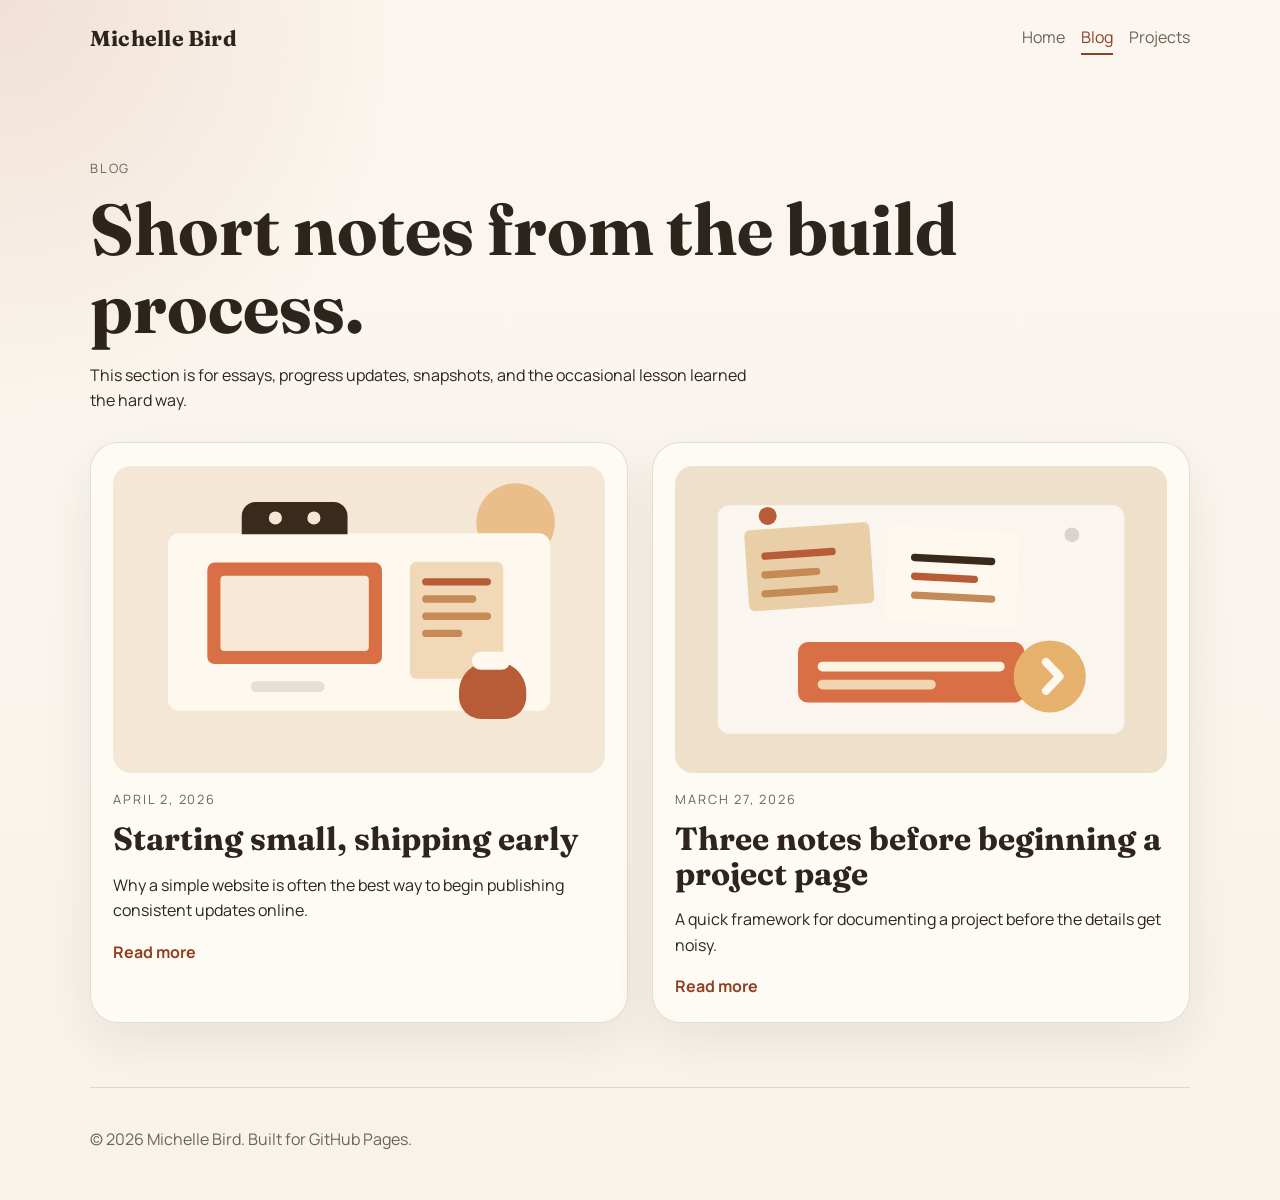
==== blog/index.html @ 9ef87473 "Initial site" ====
<!DOCTYPE html>
<html lang="en">
  <head>
    <meta charset="UTF-8" />
    <meta name="viewport" content="width=device-width, initial-scale=1.0" />
    <title>Michelle Bird | Blog</title>
    <meta
      name="description"
      content="Thoughts, notes, and project updates from Michelle Bird."
    />
    <link rel="preconnect" href="https://fonts.googleapis.com" />
    <link rel="preconnect" href="https://fonts.gstatic.com" crossorigin />
    <link
      href="https://fonts.googleapis.com/css2?family=Fraunces:opsz,wght@9..144,600;9..144,700&family=Manrope:wght@400;500;700&display=swap"
      rel="stylesheet"
    />
    <link rel="stylesheet" href="../styles.css" />
  </head>
  <body>
    <div class="site-shell">
      <header class="site-header">
        <a class="brand" href="../index.html">Michelle Bird</a>
        <nav class="site-nav" aria-label="Primary navigation">
          <a href="../index.html">Home</a>
          <a href="index.html" aria-current="page">Blog</a>
          <a href="../projects/index.html">Projects</a>
        </nav>
      </header>

      <main>
        <section class="page-header">
          <p class="eyebrow">Blog</p>
          <h1>Short notes from the build process.</h1>
          <p>
            This section is for essays, progress updates, snapshots, and the
            occasional lesson learned the hard way.
          </p>
        </section>

        <section class="cards">
          <article class="card">
            <img
              class="card-image"
              src="../assets/images/blog-starting-small.svg"
              alt="Illustrated laptop, notebook, and coffee on a desk"
            />
            <p class="meta">April 2, 2026</p>
            <h2>Starting small, shipping early</h2>
            <p>
              Why a simple website is often the best way to begin publishing
              consistent updates online.
            </p>
            <a class="text-link" href="starting-small.html">Read more</a>
          </article>

          <article class="card">
            <img
              class="card-image"
              src="../assets/images/blog-project-notes.svg"
              alt="Illustrated planning notes pinned on a board"
            />
            <p class="meta">March 27, 2026</p>
            <h2>Three notes before beginning a project page</h2>
            <p>
              A quick framework for documenting a project before the details get
              noisy.
            </p>
            <a class="text-link" href="project-page-notes.html">Read more</a>
          </article>
        </section>
      </main>

      <footer class="site-footer">
        <p>&copy; <span id="year"></span> Michelle Bird. Built for GitHub Pages.</p>
      </footer>
    </div>

    <script src="../scripts/site.js"></script>
  </body>
</html>
---- styles.css ----
:root {
  --bg: #f7f2ea;
  --bg-soft: #efe4d1;
  --surface: rgba(255, 252, 246, 0.82);
  --surface-strong: #fffaf2;
  --text: #2d241d;
  --muted: #6f6258;
  --line: rgba(61, 42, 27, 0.14);
  --accent: #b85c38;
  --accent-dark: #8f4124;
  --shadow: 0 18px 50px rgba(60, 40, 20, 0.08);
  --max-width: 1100px;
  --radius-lg: 28px;
  --radius-md: 18px;
}

* {
  box-sizing: border-box;
}

html {
  scroll-behavior: smooth;
}

body {
  margin: 0;
  font-family: "Manrope", sans-serif;
  color: var(--text);
  background:
    radial-gradient(circle at top left, rgba(184, 92, 56, 0.15), transparent 24%),
    linear-gradient(180deg, #fbf7f0 0%, var(--bg) 100%);
  line-height: 1.6;
}

img {
  max-width: 100%;
  display: block;
  border-radius: var(--radius-md);
}

a {
  color: inherit;
}

.site-shell {
  width: min(calc(100% - 2rem), var(--max-width));
  margin: 0 auto;
  min-height: 100vh;
}

.site-header,
.site-footer {
  display: flex;
  align-items: center;
  justify-content: space-between;
  gap: 1rem;
}

.site-header {
  padding: 1.4rem 0 1rem;
}

.brand,
.site-nav a,
.button,
.text-link {
  text-decoration: none;
}

.brand {
  font-family: "Fraunces", serif;
  font-size: 1.35rem;
  font-weight: 700;
  letter-spacing: 0.01em;
}

.site-nav {
  display: flex;
  gap: 1rem;
  flex-wrap: wrap;
}

.site-nav a {
  color: var(--muted);
  padding-bottom: 0.15rem;
  border-bottom: 2px solid transparent;
}

.site-nav a[aria-current="page"],
.site-nav a:hover,
.text-link:hover {
  color: var(--accent-dark);
  border-color: currentColor;
}

main {
  padding: 1rem 0 4rem;
}

.hero,
.section-grid,
.content-grid,
.cards {
  display: grid;
  gap: 1.5rem;
}

.hero {
  grid-template-columns: 1.6fr 1fr;
  align-items: stretch;
  margin: 2rem 0 2.5rem;
}

.hero-copy,
.hero-card,
.panel,
.article,
.card {
  background: var(--surface);
  border: 1px solid var(--line);
  box-shadow: var(--shadow);
  backdrop-filter: blur(8px);
}

.hero-copy,
.hero-card,
.panel,
.article {
  border-radius: var(--radius-lg);
  padding: 2rem;
}

.hero h1,
.panel h2,
.page-header h1,
.article h1,
.card h2 {
  margin: 0 0 1rem;
  font-family: "Fraunces", serif;
  line-height: 1.08;
}

.hero h1,
.page-header h1,
.article h1 {
  font-size: clamp(2.3rem, 7vw, 4.5rem);
}

.hero-card h2,
.panel h2,
.card h2 {
  font-size: clamp(1.4rem, 4vw, 2rem);
}

.eyebrow,
.section-label,
.meta {
  text-transform: uppercase;
  letter-spacing: 0.14em;
  font-size: 0.8rem;
  color: var(--muted);
}

.lead {
  font-size: 1.15rem;
  max-width: 40rem;
}

.mini-list,
.post-list {
  margin: 1rem 0 0;
  padding-left: 1.2rem;
}

.button-row {
  display: flex;
  gap: 1rem;
  flex-wrap: wrap;
  margin-top: 1.6rem;
}

.button {
  display: inline-flex;
  align-items: center;
  justify-content: center;
  border-radius: 999px;
  padding: 0.85rem 1.3rem;
  font-weight: 700;
  transition: transform 160ms ease, background 160ms ease;
}

.button:hover {
  transform: translateY(-1px);
}

.button-primary {
  background: var(--accent);
  color: #fff8f2;
}

.button-secondary {
  background: var(--surface-strong);
  border: 1px solid var(--line);
}

.section-grid,
.cards,
.content-grid {
  grid-template-columns: repeat(2, minmax(0, 1fr));
}

.wide-panel,
.page-header,
.article {
  margin-top: 1.5rem;
}

.page-header {
  padding: 2rem 0 0.8rem;
}

.page-header p {
  max-width: 42rem;
}

.card {
  border-radius: var(--radius-lg);
  padding: 1.4rem;
}

.card-image {
  aspect-ratio: 16 / 10;
  object-fit: cover;
  margin-bottom: 1rem;
}

.article {
  max-width: 820px;
  margin-left: auto;
  margin-right: auto;
}

.article p + p {
  margin-top: 1rem;
}

.article-header {
  margin-bottom: 1.5rem;
}

.back-link,
.text-link {
  color: var(--accent-dark);
  font-weight: 700;
}

.site-footer {
  border-top: 1px solid var(--line);
  padding: 1.4rem 0 2rem;
  color: var(--muted);
}

@media (max-width: 820px) {
  .hero,
  .section-grid,
  .cards,
  .content-grid {
    grid-template-columns: 1fr;
  }

  .site-header,
  .site-footer {
    flex-direction: column;
    align-items: flex-start;
  }

  .hero-copy,
  .hero-card,
  .panel,
  .article {
    padding: 1.4rem;
  }
}
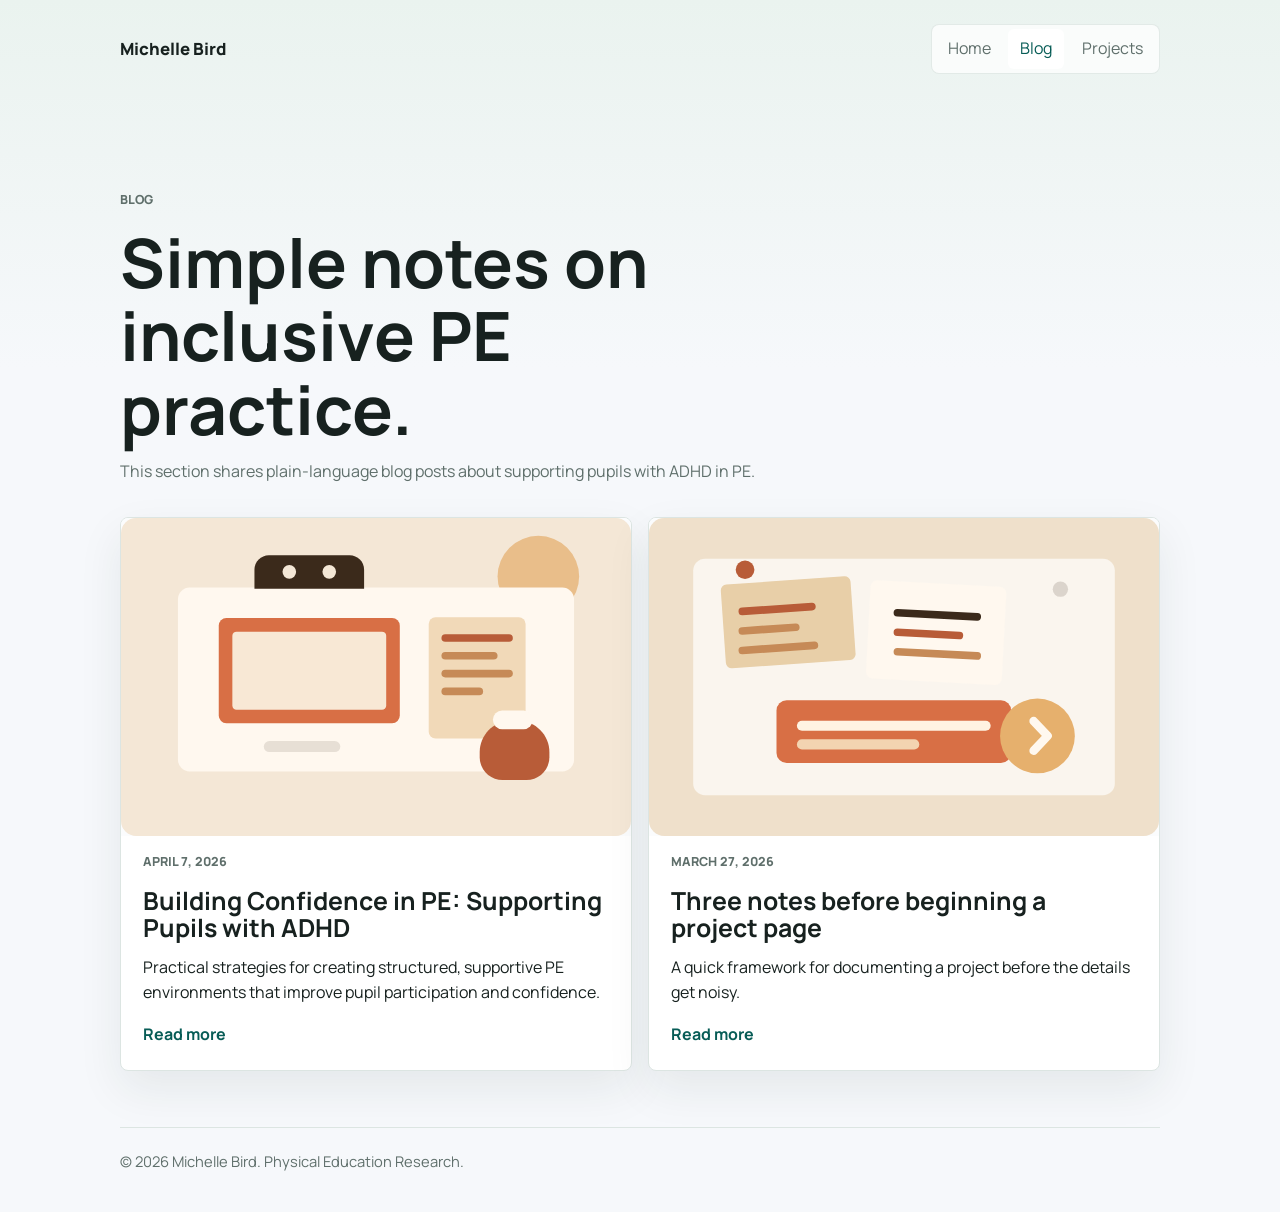
==== commit a440ce85: "Refresh research landing page" ====
--- a/blog/index.html
+++ b/blog/index.html
@@ -6,12 +6,12 @@
     <title>Michelle Bird | Blog</title>
     <meta
       name="description"
-      content="Thoughts, notes, and project updates from Michelle Bird."
+      content="Academic writing and reflections on inclusive physical education for pupils with ADHD."
     />
     <link rel="preconnect" href="https://fonts.googleapis.com" />
     <link rel="preconnect" href="https://fonts.gstatic.com" crossorigin />
     <link
-      href="https://fonts.googleapis.com/css2?family=Fraunces:opsz,wght@9..144,600;9..144,700&family=Manrope:wght@400;500;700&display=swap"
+      href="https://fonts.googleapis.com/css2?family=Manrope:wght@400;500;700;800&display=swap"
       rel="stylesheet"
     />
     <link rel="stylesheet" href="../styles.css" />
@@ -30,10 +30,9 @@
       <main>
         <section class="page-header">
           <p class="eyebrow">Blog</p>
-          <h1>Short notes from the build process.</h1>
+          <h1>Simple notes on inclusive PE practice.</h1>
           <p>
-            This section is for essays, progress updates, snapshots, and the
-            occasional lesson learned the hard way.
+            This section shares plain-language blog posts about supporting pupils with ADHD in PE.
           </p>
         </section>
 
@@ -44,11 +43,11 @@
               src="../assets/images/blog-starting-small.svg"
               alt="Illustrated laptop, notebook, and coffee on a desk"
             />
-            <p class="meta">April 2, 2026</p>
-            <h2>Starting small, shipping early</h2>
+            <p class="meta">April 7, 2026</p>
+            <h2>Building Confidence in PE: Supporting Pupils with ADHD</h2>
             <p>
-              Why a simple website is often the best way to begin publishing
-              consistent updates online.
+              Practical strategies for creating structured, supportive PE
+              environments that improve pupil participation and confidence.
             </p>
             <a class="text-link" href="starting-small.html">Read more</a>
           </article>
@@ -71,7 +70,7 @@
       </main>
 
       <footer class="site-footer">
-        <p>&copy; <span id="year"></span> Michelle Bird. Built for GitHub Pages.</p>
+        <p>&copy; <span id="year"></span> Michelle Bird. Physical Education Research.</p>
       </footer>
     </div>
 
--- a/styles.css
+++ b/styles.css
@@ -1,25 +1,21 @@
 :root {
-  --bg: #f7f2ea;
-  --bg-soft: #efe4d1;
-  --surface: rgba(255, 252, 246, 0.82);
-  --surface-strong: #fffaf2;
-  --text: #2d241d;
-  --muted: #6f6258;
-  --line: rgba(61, 42, 27, 0.14);
-  --accent: #b85c38;
-  --accent-dark: #8f4124;
-  --shadow: 0 18px 50px rgba(60, 40, 20, 0.08);
-  --max-width: 1100px;
-  --radius-lg: 28px;
-  --radius-md: 18px;
+  --bg: #f6f8fb;
+  --bg-soft: #eaf3ef;
+  --surface: #ffffff;
+  --surface-soft: #fbfcfd;
+  --text: #17211f;
+  --muted: #5f6f6b;
+  --line: #dce5e2;
+  --accent: #087a72;
+  --accent-dark: #075c56;
+  --accent-warm: #bd4b39;
+  --shadow: 0 18px 45px rgba(31, 45, 42, 0.08);
+  --max-width: 1040px;
+  --radius: 8px;
 }
 
 * {
   box-sizing: border-box;
-}
-
-html {
-  scroll-behavior: smooth;
 }
 
 body {
@@ -27,15 +23,9 @@
   font-family: "Manrope", sans-serif;
   color: var(--text);
   background:
-    radial-gradient(circle at top left, rgba(184, 92, 56, 0.15), transparent 24%),
-    linear-gradient(180deg, #fbf7f0 0%, var(--bg) 100%);
+    linear-gradient(180deg, var(--bg-soft) 0, var(--bg) 23rem),
+    var(--bg);
   line-height: 1.6;
-}
-
-img {
-  max-width: 100%;
-  display: block;
-  border-radius: var(--radius-md);
 }
 
 a {
@@ -51,13 +41,20 @@
 .site-header,
 .site-footer {
   display: flex;
+  justify-content: space-between;
   align-items: center;
-  justify-content: space-between;
   gap: 1rem;
 }
 
 .site-header {
-  padding: 1.4rem 0 1rem;
+  padding: 1.5rem 0 1.25rem;
+}
+
+.site-footer {
+  padding: 1.4rem 0 2.4rem;
+  border-top: 1px solid var(--line);
+  color: var(--muted);
+  font-size: 0.92rem;
 }
 
 .brand,
@@ -68,139 +65,228 @@
 }
 
 .brand {
-  font-family: "Fraunces", serif;
-  font-size: 1.35rem;
-  font-weight: 700;
-  letter-spacing: 0.01em;
+  font-weight: 800;
+  letter-spacing: 0;
+  font-size: 1.05rem;
 }
 
 .site-nav {
   display: flex;
-  gap: 1rem;
-  flex-wrap: wrap;
+  gap: 0.35rem;
+  padding: 0.25rem;
+  background: rgba(255, 255, 255, 0.72);
+  border: 1px solid rgba(220, 229, 226, 0.8);
+  border-radius: var(--radius);
 }
 
 .site-nav a {
   color: var(--muted);
-  padding-bottom: 0.15rem;
-  border-bottom: 2px solid transparent;
+  border-radius: 6px;
+  padding: 0.45rem 0.75rem;
+  transition: background 160ms ease, color 160ms ease;
 }
 
 .site-nav a[aria-current="page"],
-.site-nav a:hover,
+.site-nav a:hover {
+  background: var(--surface);
+  color: var(--accent-dark);
+}
+
 .text-link:hover {
-  color: var(--accent-dark);
-  border-color: currentColor;
+  color: var(--accent-warm);
 }
 
 main {
-  padding: 1rem 0 4rem;
+  padding: 0.75rem 0 3.5rem;
 }
 
 .hero,
 .section-grid,
+.cards,
 .content-grid,
-.cards {
+.bio-section,
+.research-feature {
   display: grid;
-  gap: 1.5rem;
+  gap: 1rem;
 }
 
 .hero {
-  grid-template-columns: 1.6fr 1fr;
-  align-items: stretch;
-  margin: 2rem 0 2.5rem;
-}
-
-.hero-copy,
-.hero-card,
+  grid-template-columns: minmax(0, 1.2fr) minmax(260px, 0.8fr);
+  align-items: center;
+  gap: clamp(1.5rem, 5vw, 4rem);
+  min-height: 31rem;
+  padding: clamp(2.5rem, 7vw, 5rem) 0 clamp(2.4rem, 6vw, 4rem);
+  border-bottom: 1px solid rgba(23, 33, 31, 0.1);
+}
+
+.panel,
+.card,
+.article,
+.portrait-card,
+.bio-section,
+.research-feature {
+  background: var(--surface);
+  border: 1px solid var(--line);
+  border-radius: var(--radius);
+  box-shadow: var(--shadow);
+}
+
+.panel,
+.card {
+  overflow: hidden;
+}
+
 .panel,
 .article,
-.card {
-  background: var(--surface);
-  border: 1px solid var(--line);
-  box-shadow: var(--shadow);
-  backdrop-filter: blur(8px);
-}
-
-.hero-copy,
-.hero-card,
-.panel,
-.article {
-  border-radius: var(--radius-lg);
-  padding: 2rem;
-}
-
-.hero h1,
-.panel h2,
-.page-header h1,
-.article h1,
-.card h2 {
+.bio-section,
+.research-feature {
+  padding: clamp(1.25rem, 3vw, 1.7rem);
+}
+
+h1,
+h2 {
+  margin: 0 0 0.8rem;
+  line-height: 1.08;
+  letter-spacing: 0;
+}
+
+p {
   margin: 0 0 1rem;
-  font-family: "Fraunces", serif;
-  line-height: 1.08;
+}
+
+p:last-child {
+  margin-bottom: 0;
 }
 
 .hero h1,
 .page-header h1,
 .article h1 {
-  font-size: clamp(2.3rem, 7vw, 4.5rem);
-}
-
-.hero-card h2,
+  font-size: 4.25rem;
+  max-width: 13ch;
+}
+
 .panel h2,
 .card h2 {
-  font-size: clamp(1.4rem, 4vw, 2rem);
+  font-size: 1.55rem;
 }
 
 .eyebrow,
 .section-label,
 .meta {
   text-transform: uppercase;
-  letter-spacing: 0.14em;
-  font-size: 0.8rem;
+  letter-spacing: 0;
+  font-size: 0.78rem;
   color: var(--muted);
+  font-weight: 800;
 }
 
 .lead {
-  font-size: 1.15rem;
-  max-width: 40rem;
+  max-width: 42rem;
+  font-size: 1.22rem;
+  color: #31403d;
 }
 
 .mini-list,
 .post-list {
-  margin: 1rem 0 0;
+  margin: 0.8rem 0 1rem;
   padding-left: 1.2rem;
 }
 
 .button-row {
   display: flex;
-  gap: 1rem;
+  gap: 0.75rem;
   flex-wrap: wrap;
-  margin-top: 1.6rem;
+  margin-top: 1.4rem;
 }
 
 .button {
   display: inline-flex;
   align-items: center;
-  justify-content: center;
-  border-radius: 999px;
-  padding: 0.85rem 1.3rem;
+  min-height: 2.8rem;
+  padding: 0.72rem 1rem;
+  border-radius: var(--radius);
   font-weight: 700;
-  transition: transform 160ms ease, background 160ms ease;
+  transition: transform 160ms ease, box-shadow 160ms ease, background 160ms ease;
+}
+
+.button-primary {
+  color: white;
+  background: var(--accent);
+  box-shadow: 0 10px 22px rgba(8, 122, 114, 0.18);
+}
+
+.button-secondary {
+  background: rgba(255, 255, 255, 0.76);
+  border: 1px solid var(--line);
 }
 
 .button:hover {
   transform: translateY(-1px);
 }
 
-.button-primary {
-  background: var(--accent);
-  color: #fff8f2;
-}
-
-.button-secondary {
-  background: var(--surface-strong);
+.focus-strip {
+  display: grid;
+  grid-template-columns: repeat(3, minmax(0, 1fr));
+  gap: 1px;
+  margin: 1.25rem 0;
+  overflow: hidden;
   border: 1px solid var(--line);
+  border-radius: var(--radius);
+  background: var(--line);
+}
+
+.focus-strip p {
+  margin: 0;
+  padding: 1rem;
+  background: rgba(255, 255, 255, 0.78);
+  color: #344440;
+  font-size: 0.95rem;
+  font-weight: 700;
+}
+
+.portrait-card {
+  margin: 0;
+  overflow: hidden;
+}
+
+.portrait-card img {
+  display: block;
+  width: 100%;
+  aspect-ratio: 4 / 5;
+  object-fit: cover;
+  background: var(--surface-soft);
+}
+
+.portrait-card figcaption {
+  padding: 0.85rem 1rem;
+  color: var(--muted);
+  font-size: 0.92rem;
+  font-weight: 700;
+}
+
+.bio-section {
+  grid-template-columns: minmax(180px, 0.45fr) minmax(0, 1fr);
+  gap: clamp(1rem, 4vw, 2.5rem);
+  margin-top: 1.25rem;
+}
+
+.bio-copy {
+  max-width: 42rem;
+}
+
+.research-feature {
+  grid-template-columns: minmax(220px, 0.7fr) minmax(0, 1fr);
+  align-items: center;
+  gap: clamp(1rem, 4vw, 2rem);
+  margin-top: 1.25rem;
+  overflow: hidden;
+}
+
+.research-feature img {
+  display: block;
+  width: 100%;
+  border-radius: var(--radius);
+  background: var(--surface-soft);
 }
 
 .section-grid,
@@ -209,43 +295,75 @@
   grid-template-columns: repeat(2, minmax(0, 1fr));
 }
 
+.page-header,
 .wide-panel,
-.page-header,
 .article {
-  margin-top: 1.5rem;
+  margin-top: 1.25rem;
 }
 
 .page-header {
-  padding: 2rem 0 0.8rem;
+  padding: clamp(2.5rem, 7vw, 4rem) 0 clamp(1.25rem, 4vw, 2rem);
 }
 
 .page-header p {
   max-width: 42rem;
+  color: var(--muted);
 }
 
 .card {
-  border-radius: var(--radius-lg);
-  padding: 1.4rem;
-}
-
+  padding: 0;
+}
+
+.card > :not(img) {
+  margin-left: clamp(1.1rem, 3vw, 1.4rem);
+  margin-right: clamp(1.1rem, 3vw, 1.4rem);
+}
+
+.card > :last-child {
+  display: inline-block;
+  margin-bottom: clamp(1.1rem, 3vw, 1.4rem);
+}
+
+.panel-image,
 .card-image {
+  display: block;
+  width: 100%;
   aspect-ratio: 16 / 10;
   object-fit: cover;
-  margin-bottom: 1rem;
+  background: var(--surface-soft);
+}
+
+.panel-image {
+  margin: calc(clamp(1.25rem, 3vw, 1.7rem) * -1) calc(clamp(1.25rem, 3vw, 1.7rem) * -1) 1.1rem;
+  width: calc(100% + (clamp(1.25rem, 3vw, 1.7rem) * 2));
+}
+
+.panel-image + .section-label,
+.card-image + .meta {
+  margin-top: 1rem;
 }
 
 .article {
-  max-width: 820px;
+  max-width: 760px;
   margin-left: auto;
   margin-right: auto;
 }
 
-.article p + p {
-  margin-top: 1rem;
-}
-
 .article-header {
-  margin-bottom: 1.5rem;
+  margin-bottom: 1.2rem;
+}
+
+.article img {
+  display: block;
+  width: 100%;
+  margin: 1.4rem 0 1.6rem;
+  border-radius: var(--radius);
+  background: var(--surface-soft);
+}
+
+.article p,
+.article li {
+  color: #344440;
 }
 
 .back-link,
@@ -254,17 +372,18 @@
   font-weight: 700;
 }
 
-.site-footer {
-  border-top: 1px solid var(--line);
-  padding: 1.4rem 0 2rem;
-  color: var(--muted);
+.text-link {
+  text-underline-offset: 0.2em;
 }
 
 @media (max-width: 820px) {
   .hero,
+  .bio-section,
+  .research-feature,
   .section-grid,
   .cards,
-  .content-grid {
+  .content-grid,
+  .focus-strip {
     grid-template-columns: 1fr;
   }
 
@@ -274,10 +393,29 @@
     align-items: flex-start;
   }
 
-  .hero-copy,
-  .hero-card,
-  .panel,
-  .article {
-    padding: 1.4rem;
-  }
-}
+  .site-nav {
+    width: 100%;
+    justify-content: space-between;
+  }
+
+  .site-nav a {
+    flex: 1;
+    text-align: center;
+  }
+
+  .hero {
+    min-height: auto;
+    padding-top: 2.2rem;
+  }
+
+  .hero h1,
+  .page-header h1,
+  .article h1 {
+    font-size: 2.45rem;
+    max-width: 100%;
+  }
+
+  .lead {
+    font-size: 1.08rem;
+  }
+}
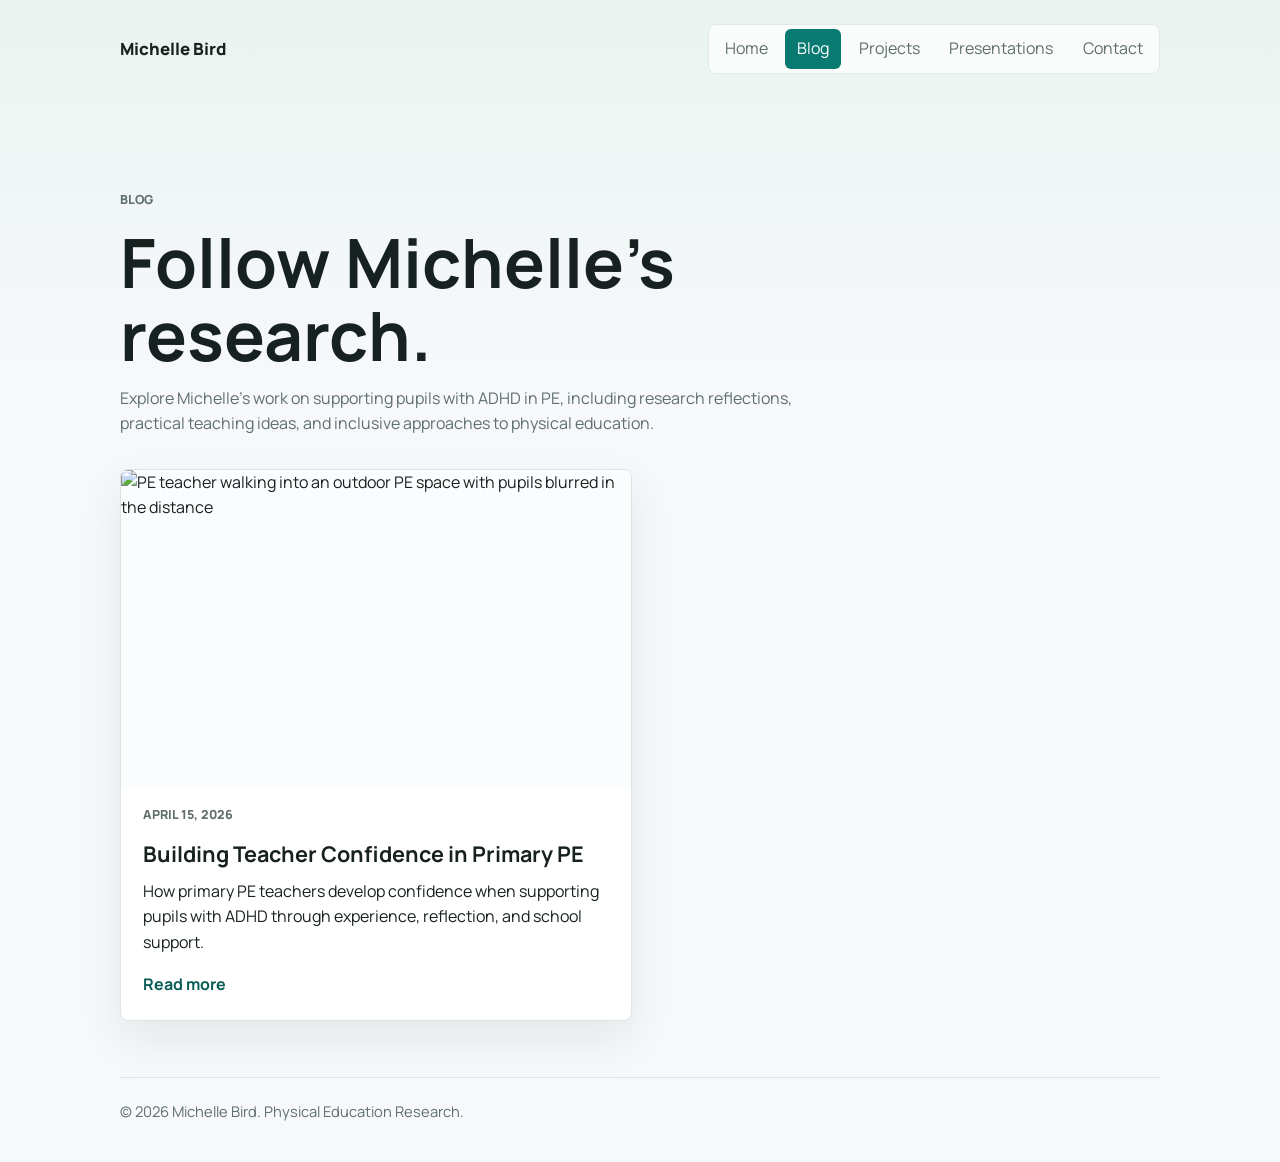
==== commit 11bc8305: "Add contact and presentations pages" ====
--- a/blog/index.html
+++ b/blog/index.html
@@ -24,15 +24,19 @@
           <a href="../index.html">Home</a>
           <a href="index.html" aria-current="page">Blog</a>
           <a href="../projects/index.html">Projects</a>
+          <a href="../presentations.html">Presentations</a>
+          <a href="../contact.html">Contact</a>
         </nav>
       </header>
 
       <main>
         <section class="page-header">
           <p class="eyebrow">Blog</p>
-          <h1>Simple notes on inclusive PE practice.</h1>
+          <h1>Follow Michelle's research.</h1>
           <p>
-            This section shares plain-language blog posts about supporting pupils with ADHD in PE.
+            Explore Michelle's work on supporting pupils with ADHD in PE,
+            including research reflections, practical teaching ideas, and
+            inclusive approaches to physical education.
           </p>
         </section>
 
@@ -40,31 +44,16 @@
           <article class="card">
             <img
               class="card-image"
-              src="../assets/images/blog-starting-small.svg"
-              alt="Illustrated laptop, notebook, and coffee on a desk"
+              src="../assets/images/blog-pe-teachers-adhd-confidence-photo.jpg"
+              alt="PE teacher walking into an outdoor PE space with pupils blurred in the distance"
             />
-            <p class="meta">April 7, 2026</p>
-            <h2>Building Confidence in PE: Supporting Pupils with ADHD</h2>
+            <p class="meta">April 15, 2026</p>
+            <h2>Building Teacher Confidence in Primary PE</h2>
             <p>
-              Practical strategies for creating structured, supportive PE
-              environments that improve pupil participation and confidence.
+              How primary PE teachers develop confidence when supporting pupils
+              with ADHD through experience, reflection, and school support.
             </p>
-            <a class="text-link" href="starting-small.html">Read more</a>
-          </article>
-
-          <article class="card">
-            <img
-              class="card-image"
-              src="../assets/images/blog-project-notes.svg"
-              alt="Illustrated planning notes pinned on a board"
-            />
-            <p class="meta">March 27, 2026</p>
-            <h2>Three notes before beginning a project page</h2>
-            <p>
-              A quick framework for documenting a project before the details get
-              noisy.
-            </p>
-            <a class="text-link" href="project-page-notes.html">Read more</a>
+            <a class="text-link" href="pe-teachers-adhd-confidence.html">Read more</a>
           </article>
         </section>
       </main>
--- a/styles.css
+++ b/styles.css
@@ -50,6 +50,10 @@
   padding: 1.5rem 0 1.25rem;
 }
 
+.site-header-home {
+  justify-content: flex-end;
+}
+
 .site-footer {
   padding: 1.4rem 0 2.4rem;
   border-top: 1px solid var(--line);
@@ -88,8 +92,8 @@
 
 .site-nav a[aria-current="page"],
 .site-nav a:hover {
-  background: var(--surface);
-  color: var(--accent-dark);
+  background: var(--accent);
+  color: white;
 }
 
 .text-link:hover {
@@ -124,7 +128,10 @@
 .article,
 .portrait-card,
 .bio-section,
-.research-feature {
+.research-feature,
+.contact-email-panel,
+.contact-panel,
+.presentation-item {
   background: var(--surface);
   border: 1px solid var(--line);
   border-radius: var(--radius);
@@ -139,7 +146,10 @@
 .panel,
 .article,
 .bio-section,
-.research-feature {
+.research-feature,
+.contact-email-panel,
+.contact-panel,
+.presentation-item {
   padding: clamp(1.25rem, 3vw, 1.7rem);
 }
 
@@ -148,6 +158,7 @@
   margin: 0 0 0.8rem;
   line-height: 1.08;
   letter-spacing: 0;
+  overflow-wrap: anywhere;
 }
 
 p {
@@ -167,7 +178,19 @@
 
 .panel h2,
 .card h2 {
-  font-size: 1.55rem;
+  font-size: 1.35rem;
+  line-height: 1.18;
+}
+
+.article .article-header h1 {
+  font-size: clamp(2.1rem, 5vw, 3.4rem);
+  max-width: 18ch;
+}
+
+.article .project-title {
+  font-size: 20pt;
+  line-height: 1.3;
+  max-width: 44ch;
 }
 
 .eyebrow,
@@ -199,6 +222,34 @@
   margin-top: 1.4rem;
 }
 
+.profile-links {
+  display: flex;
+  gap: 0.75rem;
+  flex-wrap: wrap;
+  margin-top: 1.25rem;
+}
+
+.profile-links a {
+  display: inline-flex;
+  align-items: center;
+  min-height: 2.35rem;
+  padding: 0.5rem 0.8rem;
+  color: var(--accent-dark);
+  border: 1px solid var(--line);
+  border-radius: var(--radius);
+  background: var(--surface-soft);
+  font-weight: 700;
+  text-decoration: none;
+  transition: background 160ms ease, border-color 160ms ease, color 160ms ease, transform 160ms ease;
+}
+
+.profile-links a:hover {
+  color: white;
+  background: var(--accent);
+  border-color: var(--accent);
+  transform: translateY(-1px);
+}
+
 .button {
   display: inline-flex;
   align-items: center;
@@ -215,9 +266,20 @@
   box-shadow: 0 10px 22px rgba(8, 122, 114, 0.18);
 }
 
+.button-primary:hover {
+  background: var(--accent-warm);
+  box-shadow: 0 12px 24px rgba(189, 75, 57, 0.2);
+}
+
 .button-secondary {
   background: rgba(255, 255, 255, 0.76);
   border: 1px solid var(--line);
+}
+
+.button-secondary:hover {
+  color: white;
+  background: var(--accent-dark);
+  border-color: var(--accent-dark);
 }
 
 .button:hover {
@@ -282,6 +344,37 @@
   overflow: hidden;
 }
 
+.contact-panel {
+  display: grid;
+  grid-template-columns: minmax(0, 1fr) auto;
+  align-items: center;
+  gap: clamp(1rem, 4vw, 2rem);
+  margin-top: 1.25rem;
+}
+
+.contact-email-panel {
+  margin-top: 1.25rem;
+}
+
+.contact-email-panel h2 {
+  font-size: 1.7rem;
+}
+
+.presentation-list {
+  display: grid;
+  gap: 1rem;
+  margin-top: 1.25rem;
+}
+
+.presentation-item h2 {
+  font-size: 1.55rem;
+}
+
+.presentation-item h3 {
+  margin: 1.5rem 0 0.75rem;
+  font-size: 1rem;
+}
+
 .research-feature img {
   display: block;
   width: 100%;
@@ -343,6 +436,16 @@
   margin-top: 1rem;
 }
 
+.image-credit {
+  color: var(--muted);
+  font-size: 0.78rem;
+  margin-top: 0.65rem;
+}
+
+.card-image + .image-credit + .meta {
+  margin-top: 0.75rem;
+}
+
 .article {
   max-width: 760px;
   margin-left: auto;
@@ -366,6 +469,36 @@
   color: #344440;
 }
 
+.article h2 {
+  margin: 2rem 0 0.75rem;
+  font-size: 1.55rem;
+}
+
+.article-intro {
+  max-width: 42rem;
+  font-size: 1.12rem;
+  color: #31403d;
+}
+
+.article-authors {
+  color: var(--muted);
+  font-weight: 700;
+}
+
+.strategy-list,
+.reference-list {
+  padding-left: 1.25rem;
+}
+
+.strategy-list li,
+.reference-list li {
+  margin-bottom: 0.85rem;
+}
+
+.reference-list {
+  font-size: 0.9rem;
+}
+
 .back-link,
 .text-link {
   color: var(--accent-dark);
@@ -380,6 +513,7 @@
   .hero,
   .bio-section,
   .research-feature,
+  .contact-panel,
   .section-grid,
   .cards,
   .content-grid,
@@ -415,6 +549,14 @@
     max-width: 100%;
   }
 
+  .article .article-header h1 {
+    font-size: 2rem;
+  }
+
+  .article .project-title {
+    font-size: 1.25rem;
+  }
+
   .lead {
     font-size: 1.08rem;
   }
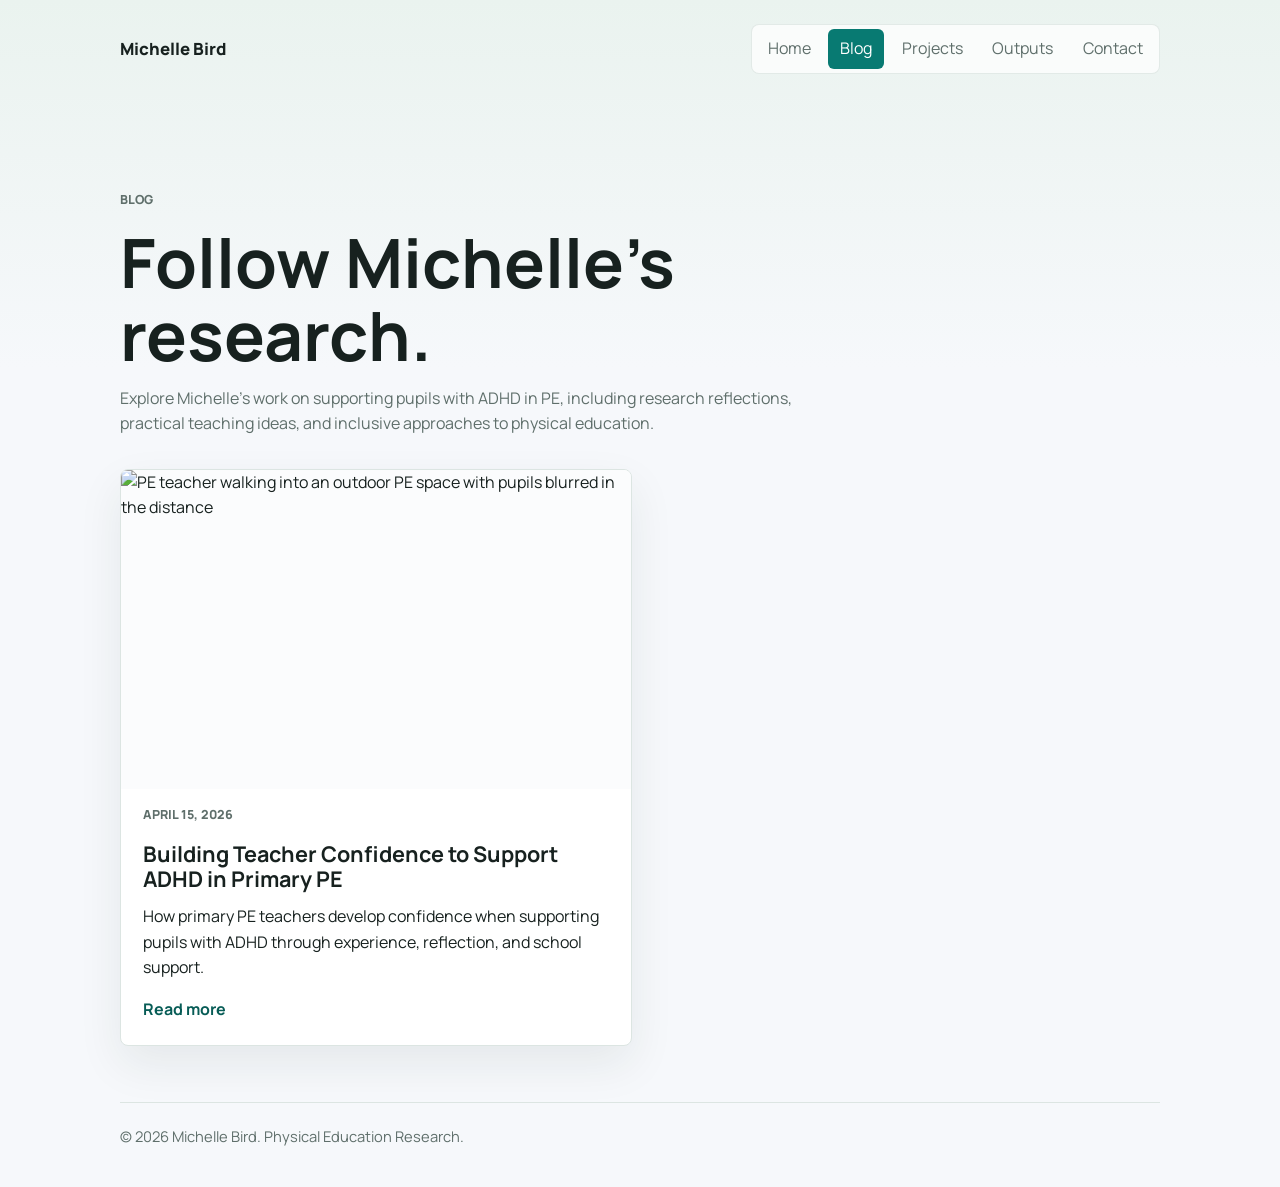
==== commit cae3a5ce: "Update academic site content and outputs" ====
--- a/blog/index.html
+++ b/blog/index.html
@@ -20,11 +20,12 @@
     <div class="site-shell">
       <header class="site-header">
         <a class="brand" href="../index.html">Michelle Bird</a>
+        <button class="menu-toggle" type="button" aria-expanded="false">Menu</button>
         <nav class="site-nav" aria-label="Primary navigation">
           <a href="../index.html">Home</a>
           <a href="index.html" aria-current="page">Blog</a>
           <a href="../projects/index.html">Projects</a>
-          <a href="../presentations.html">Presentations</a>
+          <a href="../outputs.html">Outputs</a>
           <a href="../contact.html">Contact</a>
         </nav>
       </header>
@@ -48,7 +49,7 @@
               alt="PE teacher walking into an outdoor PE space with pupils blurred in the distance"
             />
             <p class="meta">April 15, 2026</p>
-            <h2>Building Teacher Confidence in Primary PE</h2>
+            <h2>Building Teacher Confidence to Support ADHD in Primary PE</h2>
             <p>
               How primary PE teachers develop confidence when supporting pupils
               with ADHD through experience, reflection, and school support.
--- a/styles.css
+++ b/styles.css
@@ -83,6 +83,23 @@
   border-radius: var(--radius);
 }
 
+.menu-toggle {
+  display: none;
+  min-height: 2.35rem;
+  padding: 0.5rem 0.8rem;
+  color: white;
+  background: var(--accent);
+  border: 0;
+  border-radius: var(--radius);
+  font: inherit;
+  font-weight: 700;
+  cursor: pointer;
+}
+
+.menu-toggle:hover {
+  background: var(--accent-warm);
+}
+
 .site-nav a {
   color: var(--muted);
   border-radius: 6px;
@@ -109,6 +126,7 @@
 .cards,
 .content-grid,
 .bio-section,
+.research-interests,
 .research-feature {
   display: grid;
   gap: 1rem;
@@ -128,6 +146,7 @@
 .article,
 .portrait-card,
 .bio-section,
+.research-interests,
 .research-feature,
 .contact-email-panel,
 .contact-panel,
@@ -146,6 +165,7 @@
 .panel,
 .article,
 .bio-section,
+.research-interests,
 .research-feature,
 .contact-email-panel,
 .contact-panel,
@@ -336,12 +356,53 @@
   max-width: 42rem;
 }
 
+.research-interests {
+  grid-template-columns: minmax(180px, 0.45fr) minmax(0, 1fr);
+  gap: clamp(1rem, 4vw, 2.5rem);
+  margin-top: 1.25rem;
+}
+
+.keyword-list {
+  display: flex;
+  flex-wrap: wrap;
+  gap: 0.55rem;
+  margin: 0;
+  padding: 0;
+  list-style: none;
+}
+
+.keyword-list li {
+  padding: 0.45rem 0.7rem;
+  color: #31403d;
+  background: var(--bg-soft);
+  border: 1px solid var(--line);
+  border-radius: var(--radius);
+  font-size: 0.92rem;
+  font-weight: 700;
+}
+
 .research-feature {
   grid-template-columns: minmax(220px, 0.7fr) minmax(0, 1fr);
   align-items: center;
   gap: clamp(1rem, 4vw, 2rem);
   margin-top: 1.25rem;
   overflow: hidden;
+}
+
+.research-feature-link {
+  color: inherit;
+  text-decoration: none;
+  transition: transform 160ms ease, box-shadow 160ms ease, border-color 160ms ease;
+}
+
+.research-feature-link:hover {
+  border-color: rgba(8, 122, 114, 0.45);
+  box-shadow: 0 20px 48px rgba(8, 122, 114, 0.14);
+  transform: translateY(-1px);
+}
+
+.research-feature-link:hover .text-link {
+  color: var(--accent-warm);
 }
 
 .contact-panel {
@@ -366,6 +427,18 @@
   margin-top: 1.25rem;
 }
 
+.presentation-photo {
+  max-width: 18rem;
+  margin: 0 0 1.25rem;
+}
+
+.presentation-photo img {
+  display: block;
+  width: 100%;
+  border-radius: var(--radius);
+  background: var(--surface-soft);
+}
+
 .presentation-item h2 {
   font-size: 1.55rem;
 }
@@ -405,6 +478,22 @@
 
 .card {
   padding: 0;
+}
+
+.card-link {
+  color: inherit;
+  text-decoration: none;
+  transition: transform 160ms ease, box-shadow 160ms ease, border-color 160ms ease;
+}
+
+.card-link:hover {
+  border-color: rgba(8, 122, 114, 0.45);
+  box-shadow: 0 20px 48px rgba(8, 122, 114, 0.14);
+  transform: translateY(-1px);
+}
+
+.card-link:hover .text-link {
+  color: var(--accent-warm);
 }
 
 .card > :not(img) {
@@ -512,6 +601,7 @@
 @media (max-width: 820px) {
   .hero,
   .bio-section,
+  .research-interests,
   .research-feature,
   .contact-panel,
   .section-grid,
@@ -527,13 +617,24 @@
     align-items: flex-start;
   }
 
+  .menu-toggle {
+    display: inline-flex;
+    align-items: center;
+    justify-content: center;
+  }
+
   .site-nav {
+    display: none;
+    grid-template-columns: 1fr;
     width: 100%;
-    justify-content: space-between;
+    margin-top: 0.65rem;
+  }
+
+  .site-nav.is-open {
+    display: grid;
   }
 
   .site-nav a {
-    flex: 1;
     text-align: center;
   }
 
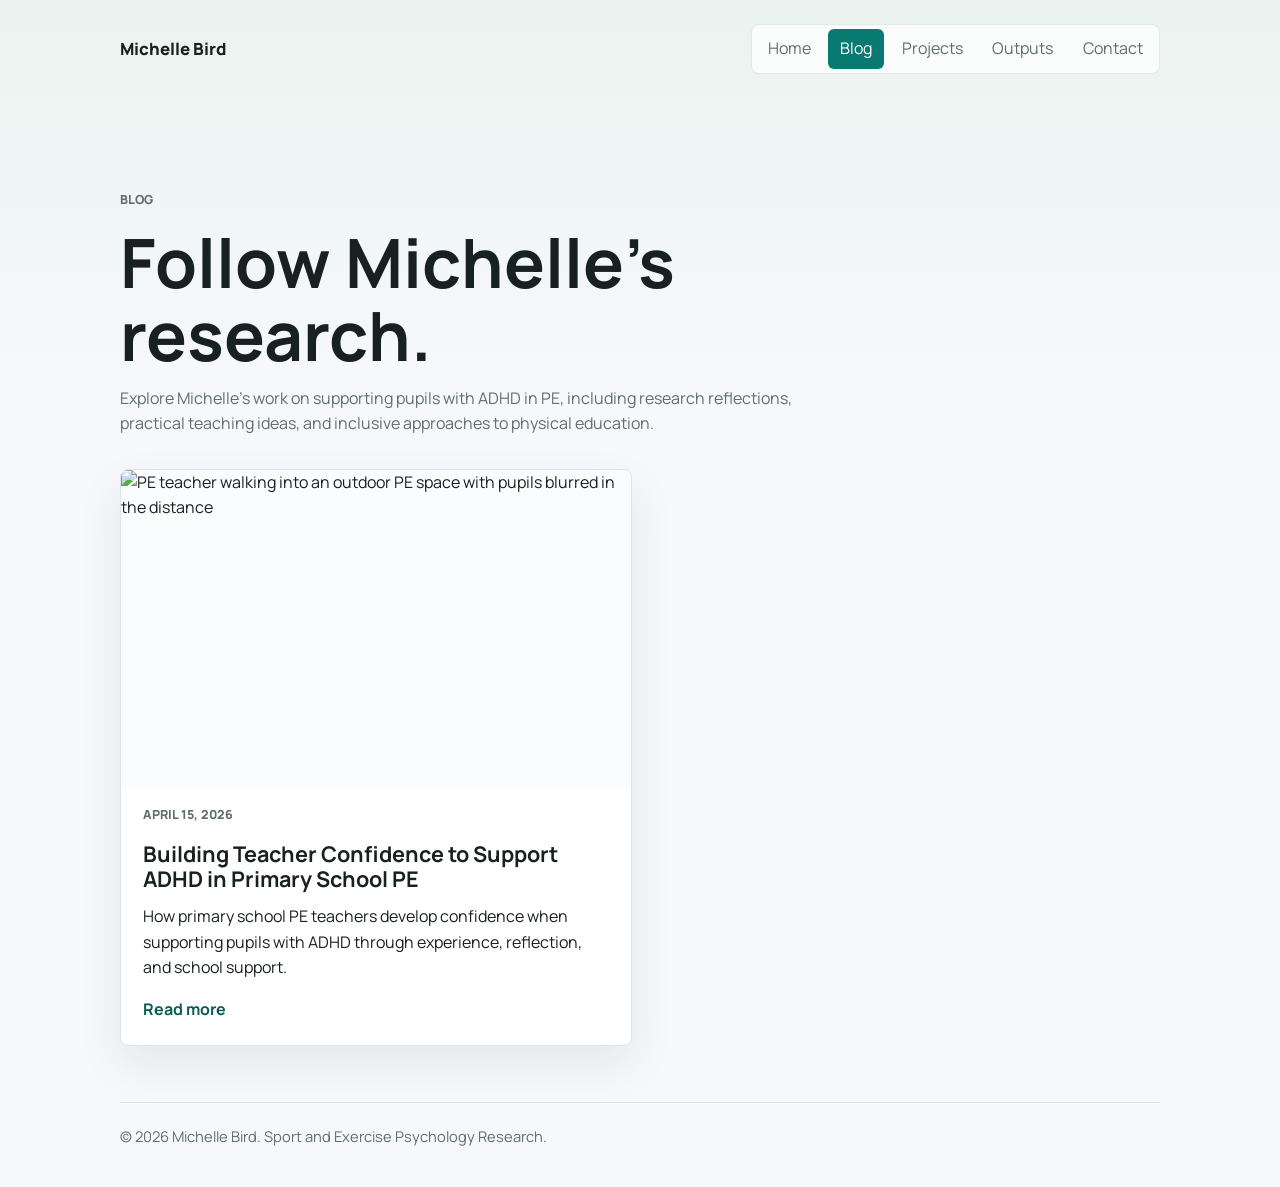
==== commit 66234d27: "Update primary school PE wording" ====
--- a/blog/index.html
+++ b/blog/index.html
@@ -49,10 +49,11 @@
               alt="PE teacher walking into an outdoor PE space with pupils blurred in the distance"
             />
             <p class="meta">April 15, 2026</p>
-            <h2>Building Teacher Confidence to Support ADHD in Primary PE</h2>
+            <h2>Building Teacher Confidence to Support ADHD in Primary School PE</h2>
             <p>
-              How primary PE teachers develop confidence when supporting pupils
-              with ADHD through experience, reflection, and school support.
+              How primary school PE teachers develop confidence when supporting
+              pupils with ADHD through experience, reflection, and school
+              support.
             </p>
             <a class="text-link" href="pe-teachers-adhd-confidence.html">Read more</a>
           </article>
@@ -60,7 +61,7 @@
       </main>
 
       <footer class="site-footer">
-        <p>&copy; <span id="year"></span> Michelle Bird. Physical Education Research.</p>
+        <p>&copy; <span id="year"></span> Michelle Bird. Sport and Exercise Psychology Research.</p>
       </footer>
     </div>
 
--- a/styles.css
+++ b/styles.css
@@ -291,6 +291,17 @@
   box-shadow: 0 12px 24px rgba(189, 75, 57, 0.2);
 }
 
+.button-red {
+  color: white;
+  background: var(--accent-warm);
+  box-shadow: 0 10px 22px rgba(189, 75, 57, 0.2);
+}
+
+.button-red:hover {
+  background: #9f3828;
+  box-shadow: 0 12px 24px rgba(159, 56, 40, 0.24);
+}
+
 .button-secondary {
   background: rgba(255, 255, 255, 0.76);
   border: 1px solid var(--line);
@@ -574,6 +585,11 @@
   font-weight: 700;
 }
 
+.article-affiliation {
+  margin-top: -0.4rem;
+  color: var(--muted);
+}
+
 .strategy-list,
 .reference-list {
   padding-left: 1.25rem;
@@ -586,6 +602,10 @@
 
 .reference-list {
   font-size: 0.9rem;
+}
+
+.reference-list a {
+  overflow-wrap: anywhere;
 }
 
 .back-link,
